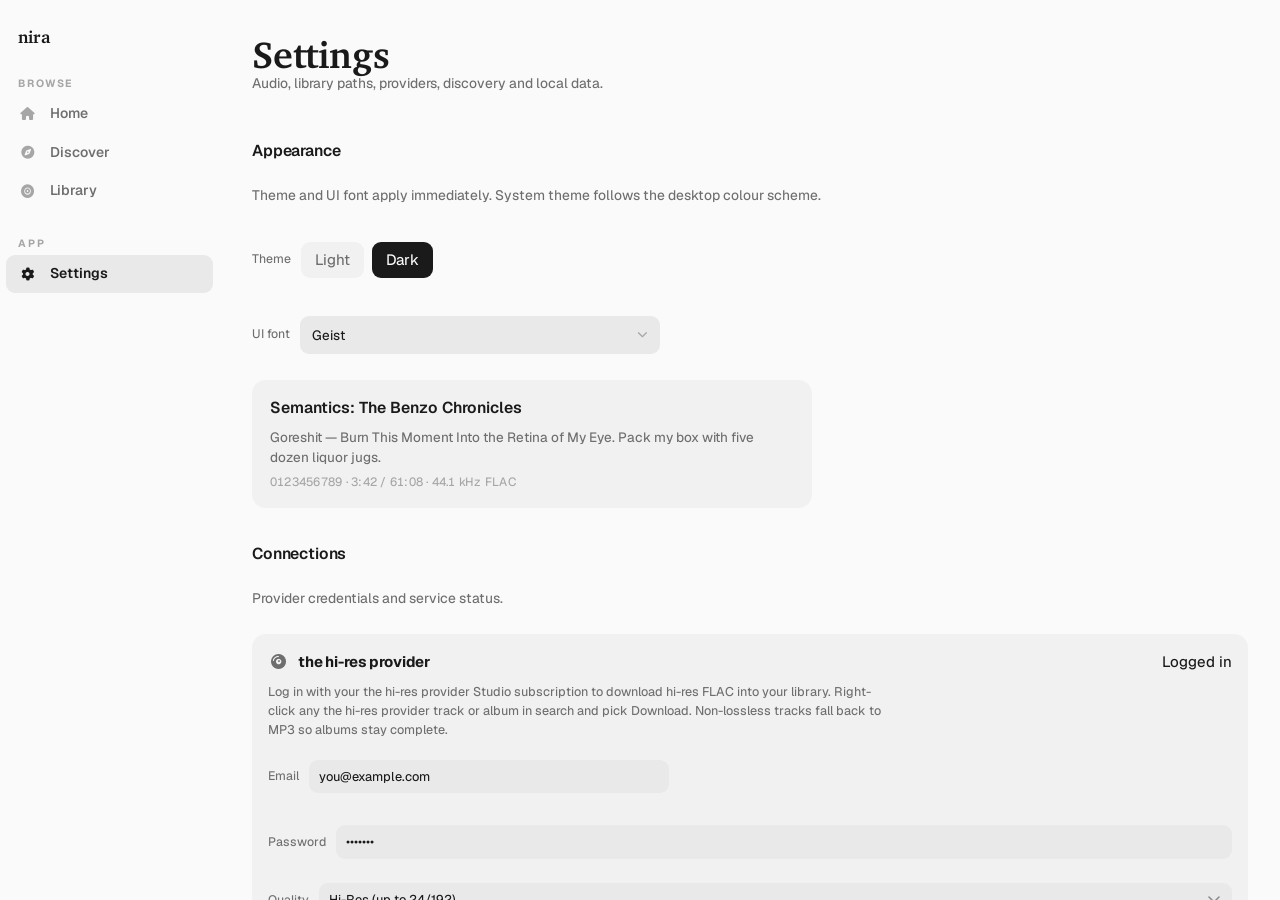
==== preview/settings.html @ 8b82a2eb "Land the local-file provider, split Home/Settings modules, asset restructure, scroll perf fixes" ====
<!doctype html>
<html lang="en">
<head>
<meta charset="utf-8">
<title>nira — settings preview</title>
<!-- Settings page harness — mirrors pages/src/settings/. Open /preview/settings.html -->
<link rel="stylesheet" href="https://cdnjs.cloudflare.com/ajax/libs/font-awesome/6.5.1/css/all.min.css">
<style>
@font-face { font-family: "Geist"; src: url("/nira/assets/fonts/Geist-Variable.ttf") format("truetype"); font-weight: 100 900; font-display: block; }
@font-face { font-family: "Geist Mono"; src: url("/nira/assets/fonts/GeistMono-Variable.ttf") format("truetype"); font-weight: 100 900; font-display: block; }
@font-face { font-family: "Charter"; src: url("/nira/assets/fonts/Charter-Regular.ttf") format("truetype"); font-weight: 400; font-display: block; }
@font-face { font-family: "Charter"; src: url("/nira/assets/fonts/Charter-Bold.ttf") format("truetype"); font-weight: 700; font-display: block; }
</style>
<script>
  const cssFiles = ['base','sidebar','player','search','tracks','settings','home',
                    'discover','menu','detail','library','buttons','responsive'];
  const bust = Date.now();
  for (const f of cssFiles) {
    document.write(`<link rel="stylesheet" href="/nira/assets/css/${f}.css?t=${bust}">`);
  }
</script>
<script>
  const saved = new URLSearchParams(location.search).get('theme') || localStorage.getItem('theme');
  if (saved === 'dark' || saved === 'light') document.documentElement.dataset.theme = saved;
  function setTheme(t) { document.documentElement.dataset.theme = t; localStorage.setItem('theme', t); }
</script>
</head>
<body>
<div class="shell">
  <aside class="sidebar">
    <div class="sidebar-brand">nira</div>
    <div class="sidebar-section-label">Browse</div>
    <nav class="side-nav">
      <button class="nav-item"><span class="nav-glyph"><i class="fa-solid fa-house"></i></span>Home</button>
      <button class="nav-item"><span class="nav-glyph"><i class="fa-solid fa-compass"></i></span>Discover</button>
      <button class="nav-item"><span class="nav-glyph"><i class="fa-solid fa-record-vinyl"></i></span>Library</button>
    </nav>
    <div class="sidebar-divider"></div>
    <div class="sidebar-section-label">App</div>
    <nav class="side-nav">
      <button class="nav-item active"><span class="nav-glyph"><i class="fa-solid fa-gear"></i></span>Settings</button>
    </nav>
  </aside>

  <main class="content">
    <section class="page settings-page">
      <h1>Settings</h1>
      <p class="hint">Audio, library paths, providers, discovery and local data.</p>

      <section class="settings-group settings-stack">
        <h2>Appearance</h2>
        <p class="hint">Theme and UI font apply immediately. System theme follows the desktop colour scheme.</p>
        <div class="settings-row">
          <label>Theme</label>
          <div class="mode-toggle">
            <button class="mode-btn" onclick="setTheme('light'); this.parentElement.querySelectorAll('.mode-btn').forEach(b=>b.classList.remove('active')); this.classList.add('active')">Light</button>
            <button class="mode-btn active" onclick="setTheme('dark'); this.parentElement.querySelectorAll('.mode-btn').forEach(b=>b.classList.remove('active')); this.classList.add('active')">Dark</button>
          </div>
        </div>
        <div class="settings-row">
          <label>UI font</label>
          <div class="field-dropdown" id="fontdd">
            <button class="field-dropdown-trigger" style="font-family:'Geist',sans-serif" onclick="document.getElementById('fontdd').classList.toggle('show'); this.classList.toggle('open')">
              <span class="field-dropdown-value">Geist</span>
              <i class="fa-solid fa-chevron-down field-dropdown-chevron"></i>
            </button>
            <div class="field-dropdown-panel" style="display:none">
              <button class="field-dropdown-option active" style="font-family:'Geist',sans-serif"><span class="field-dropdown-option-name">Geist</span><span class="field-dropdown-option-sample">Aa Gg 0123</span><i class="fa-solid fa-check field-dropdown-option-check"></i></button>
              <button class="field-dropdown-option" style="font-family:'Inter',sans-serif"><span class="field-dropdown-option-name">Inter</span><span class="field-dropdown-option-sample">Aa Gg 0123</span></button>
              <button class="field-dropdown-option" style="font-family:'Adwaita Sans',sans-serif"><span class="field-dropdown-option-name">Adwaita Sans</span><span class="field-dropdown-option-sample">Aa Gg 0123</span></button>
              <button class="field-dropdown-option" style="font-family:'Noto Sans',sans-serif"><span class="field-dropdown-option-name">Noto Sans</span><span class="field-dropdown-option-sample">Aa Gg 0123</span></button>
              <button class="field-dropdown-option" style="font-family:system-ui,sans-serif"><span class="field-dropdown-option-name">System</span><span class="field-dropdown-option-sample">Aa Gg 0123</span></button>
            </div>
          </div>
        </div>
        <div class="font-specimen">
          <p class="font-specimen-title">Semantics: The Benzo Chronicles</p>
          <p class="font-specimen-body">Goreshit — Burn This Moment Into the Retina of My Eye. Pack my box with five dozen liquor jugs.</p>
          <p class="font-specimen-nums">0123456789 · 3:42 / 61:08 · 44.1 kHz FLAC</p>
        </div>
      </section>

      <section class="settings-group settings-stack">
        <h2>Connections</h2>
        <p class="hint">Provider credentials and service status.</p>
        <article class="settings-card">
          <header class="settings-card-head">
            <div class="settings-titleline"><i class="fa-solid fa-compact-disc"></i><h3>the hi-res provider</h3></div>
            <span class="settings-pill ok"><span class="settings-dot"></span>Logged in</span>
          </header>
          <div class="settings-card-body">
            <p class="settings-card-copy">Log in with your the hi-res provider Studio subscription to download hi-res FLAC into your library. Right-click any the hi-res provider track or album in search and pick Download. Non-lossless tracks fall back to MP3 so albums stay complete.</p>
            <div class="settings-row two-col">
              <label>Email</label>
              <input class="settings-input" placeholder="you@example.com" value="you@example.com">
            </div>
            <div class="settings-row">
              <label>Password</label>
              <input class="settings-input" type="password" value="hunter2">
            </div>
            <div class="settings-row compact">
              <label>Quality</label>
              <select class="settings-input">
                <option>Hi-Res (up to 24/192)</option>
                <option>Hi-Res (up to 24/96)</option>
                <option>CD (16/44.1)</option>
              </select>
            </div>
            <div class="settings-actions">
              <button class="settings-btn">Log out</button>
            </div>
          </div>
        </article>
        <article class="settings-card">
          <header class="settings-card-head">
            <div class="settings-titleline"><i class="fa-brands fa-spotify"></i><h3>Spotify</h3></div>
            <span class="settings-pill ok"><span class="settings-dot"></span>Connected</span>
          </header>
          <div class="settings-card-body">
            <p class="settings-card-copy">Bring your own Spotify Developer Client ID. Premium is required for playback via librespot.</p>
            <div class="settings-row">
              <label>Client ID</label>
              <input class="settings-input" placeholder="32-char hex from your Spotify app">
              <button class="settings-btn">Save</button>
              <button class="settings-btn primary">Connect</button>
            </div>
            <div class="settings-row compact">
              <label>Redirect URI</label>
              <code class="settings-mono">http://127.0.0.1:7777/callback</code>
            </div>
          </div>
        </article>
      </section>
    </section>
  </main>
</div>
</body>
</html>
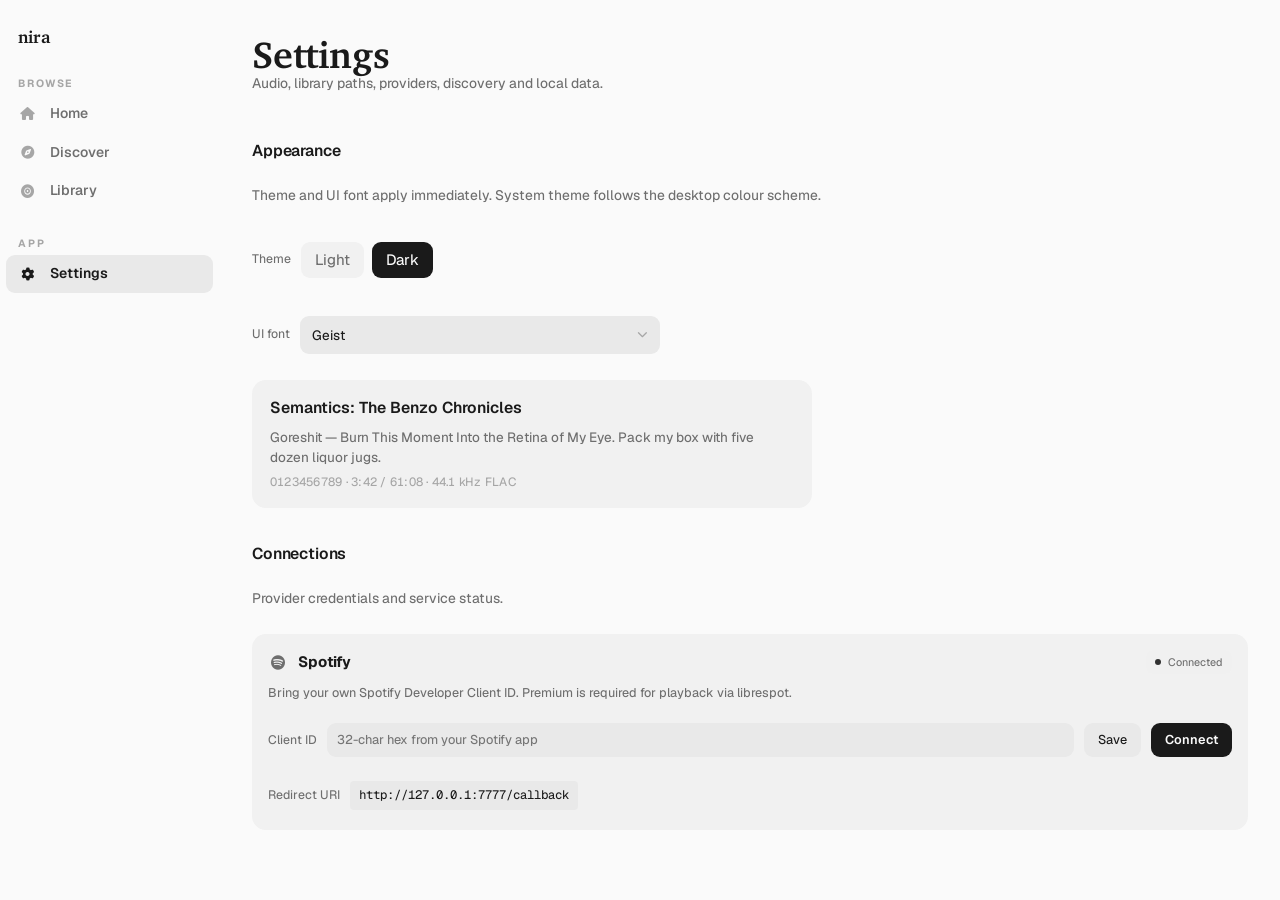
==== commit fcf62036: "Simplify provider dispatch, queue loading and search ordering The queue no longer substitutes a diff" ====
--- a/preview/settings.html
+++ b/preview/settings.html
@@ -85,34 +85,6 @@
         <p class="hint">Provider credentials and service status.</p>
         <article class="settings-card">
           <header class="settings-card-head">
-            <div class="settings-titleline"><i class="fa-solid fa-compact-disc"></i><h3>the hi-res provider</h3></div>
-            <span class="settings-pill ok"><span class="settings-dot"></span>Logged in</span>
-          </header>
-          <div class="settings-card-body">
-            <p class="settings-card-copy">Log in with your the hi-res provider Studio subscription to download hi-res FLAC into your library. Right-click any the hi-res provider track or album in search and pick Download. Non-lossless tracks fall back to MP3 so albums stay complete.</p>
-            <div class="settings-row two-col">
-              <label>Email</label>
-              <input class="settings-input" placeholder="you@example.com" value="you@example.com">
-            </div>
-            <div class="settings-row">
-              <label>Password</label>
-              <input class="settings-input" type="password" value="hunter2">
-            </div>
-            <div class="settings-row compact">
-              <label>Quality</label>
-              <select class="settings-input">
-                <option>Hi-Res (up to 24/192)</option>
-                <option>Hi-Res (up to 24/96)</option>
-                <option>CD (16/44.1)</option>
-              </select>
-            </div>
-            <div class="settings-actions">
-              <button class="settings-btn">Log out</button>
-            </div>
-          </div>
-        </article>
-        <article class="settings-card">
-          <header class="settings-card-head">
             <div class="settings-titleline"><i class="fa-brands fa-spotify"></i><h3>Spotify</h3></div>
             <span class="settings-pill ok"><span class="settings-dot"></span>Connected</span>
           </header>
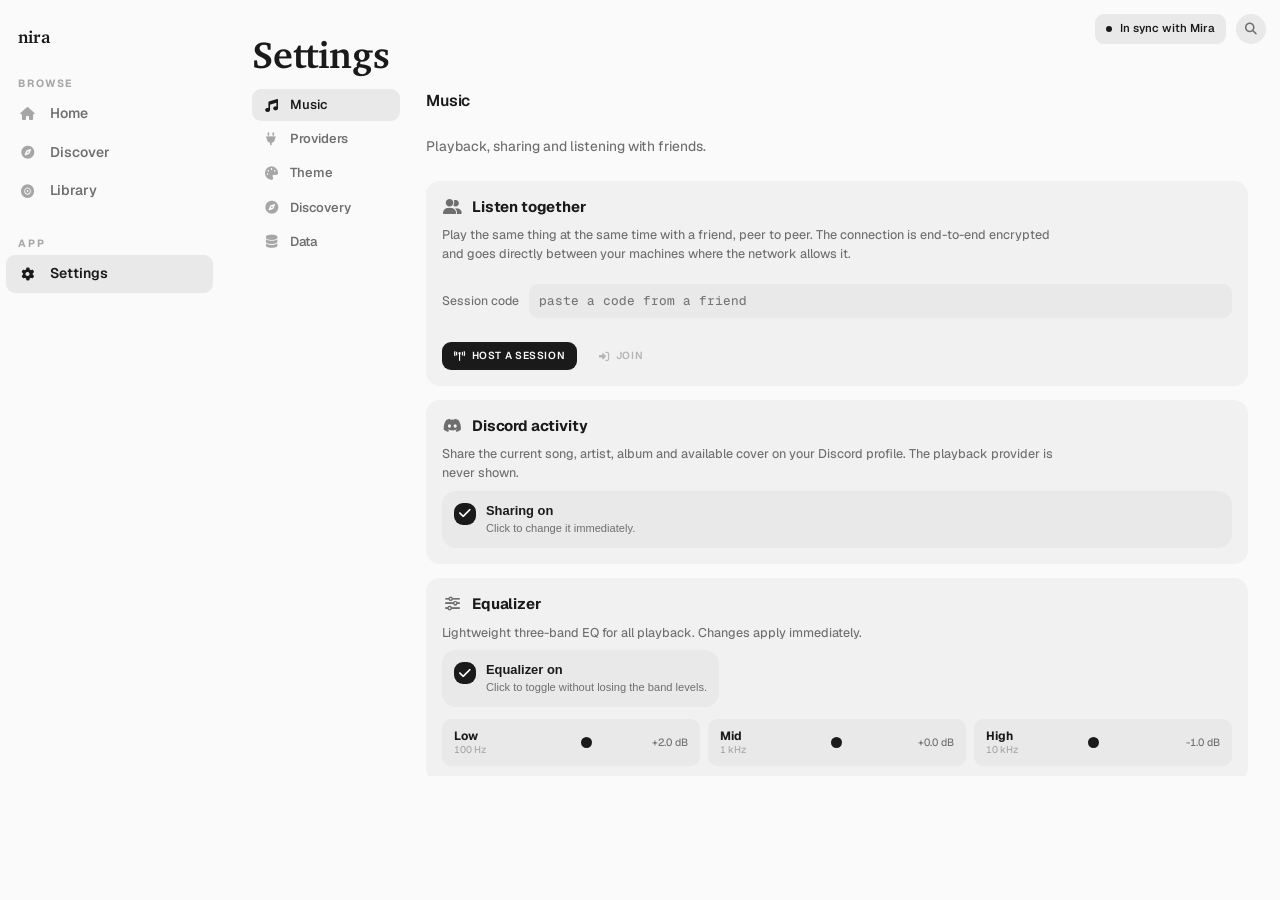
==== commit c58fcb8a: "feat: reorganize music settings and add equalizer" ====
--- a/preview/settings.html
+++ b/preview/settings.html
@@ -4,12 +4,14 @@
 <meta charset="utf-8">
 <title>nira — settings preview</title>
 <!-- Settings page harness — mirrors pages/src/settings/. Open /preview/settings.html -->
-<link rel="stylesheet" href="https://cdnjs.cloudflare.com/ajax/libs/font-awesome/6.5.1/css/all.min.css">
+<link rel="stylesheet" href="/nira/assets/fontawesome/fontawesome.css">
 <style>
 @font-face { font-family: "Geist"; src: url("/nira/assets/fonts/Geist-Variable.ttf") format("truetype"); font-weight: 100 900; font-display: block; }
 @font-face { font-family: "Geist Mono"; src: url("/nira/assets/fonts/GeistMono-Variable.ttf") format("truetype"); font-weight: 100 900; font-display: block; }
 @font-face { font-family: "Charter"; src: url("/nira/assets/fonts/Charter-Regular.ttf") format("truetype"); font-weight: 400; font-display: block; }
 @font-face { font-family: "Charter"; src: url("/nira/assets/fonts/Charter-Bold.ttf") format("truetype"); font-weight: 700; font-display: block; }
+@font-face { font-family: "Font Awesome 6 Free"; src: url("/nira/assets/fonts/fa-solid-900.woff2") format("woff2"); font-weight: 900; font-display: block; }
+@font-face { font-family: "Font Awesome 6 Brands"; src: url("/nira/assets/fonts/fa-brands-400.woff2") format("woff2"); font-weight: 400; font-display: block; }
 </style>
 <script>
   const cssFiles = ['base','sidebar','player','search','tracks','settings','home',
@@ -23,9 +25,18 @@
   const saved = new URLSearchParams(location.search).get('theme') || localStorage.getItem('theme');
   if (saved === 'dark' || saved === 'light') document.documentElement.dataset.theme = saved;
   function setTheme(t) { document.documentElement.dataset.theme = t; localStorage.setItem('theme', t); }
+  function showTab(name) {
+    document.querySelectorAll('[data-settings-pane]').forEach(pane => pane.hidden = pane.dataset.settingsPane !== name);
+    document.querySelectorAll('[data-settings-tab]').forEach(tab => tab.classList.toggle('active', tab.dataset.settingsTab === name));
+  }
 </script>
 </head>
 <body>
+<div class="together-indicator in-sync" role="status">
+  <span class="together-indicator-dot"></span>
+  <span class="together-indicator-copy">In sync with Mira</span>
+</div>
+<button class="corner-search" aria-label="Search"><i class="fa-solid fa-magnifying-glass"></i></button>
 <div class="shell">
   <aside class="sidebar">
     <div class="sidebar-brand">nira</div>
@@ -45,64 +56,90 @@
   <main class="content">
     <section class="page settings-page">
       <h1>Settings</h1>
-      <p class="hint">Audio, library paths, providers, discovery and local data.</p>
+      <div class="settings-shell">
+        <nav class="settings-nav">
+          <button class="settings-nav-item active" data-settings-tab="music" onclick="showTab('music')"><span class="settings-nav-glyph"><i class="fa-solid fa-music"></i></span>Music</button>
+          <button class="settings-nav-item" data-settings-tab="providers" onclick="showTab('providers')"><span class="settings-nav-glyph"><i class="fa-solid fa-plug"></i></span>Providers</button>
+          <button class="settings-nav-item"><span class="settings-nav-glyph"><i class="fa-solid fa-palette"></i></span>Theme</button>
+          <button class="settings-nav-item"><span class="settings-nav-glyph"><i class="fa-solid fa-compass"></i></span>Discovery</button>
+          <button class="settings-nav-item"><span class="settings-nav-glyph"><i class="fa-solid fa-database"></i></span>Data</button>
+        </nav>
 
-      <section class="settings-group settings-stack">
-        <h2>Appearance</h2>
-        <p class="hint">Theme and UI font apply immediately. System theme follows the desktop colour scheme.</p>
-        <div class="settings-row">
-          <label>Theme</label>
-          <div class="mode-toggle">
-            <button class="mode-btn" onclick="setTheme('light'); this.parentElement.querySelectorAll('.mode-btn').forEach(b=>b.classList.remove('active')); this.classList.add('active')">Light</button>
-            <button class="mode-btn active" onclick="setTheme('dark'); this.parentElement.querySelectorAll('.mode-btn').forEach(b=>b.classList.remove('active')); this.classList.add('active')">Dark</button>
-          </div>
+        <div class="settings-content" data-settings-pane="music">
+          <section class="settings-group settings-stack">
+            <h2>Music</h2>
+            <p class="hint">Playback, sharing and listening with friends.</p>
+
+            <article class="settings-card">
+              <header class="settings-card-head"><div class="settings-titleline"><i class="fa-solid fa-user-group"></i><h3>Listen together</h3></div></header>
+              <div class="settings-card-body">
+                <p class="settings-card-copy">Play the same thing at the same time with a friend, peer to peer. The connection is end-to-end encrypted and goes directly between your machines where the network allows it.</p>
+                <div class="settings-row">
+                  <label for="lt-join">Session code</label>
+                  <input id="lt-join" class="settings-input listen-together-code" placeholder="paste a code from a friend">
+                </div>
+                <div class="settings-actions">
+                  <button class="sq-btn sq-btn-primary sq-sm"><i class="fa-solid fa-tower-broadcast"></i>Host a session</button>
+                  <button class="sq-btn sq-btn-ghost sq-sm" disabled><i class="fa-solid fa-right-to-bracket"></i>Join</button>
+                </div>
+              </div>
+            </article>
+
+            <article class="settings-card">
+              <header class="settings-card-head"><div class="settings-titleline"><i class="fa-brands fa-discord"></i><h3>Discord activity</h3></div></header>
+              <div class="settings-card-body">
+                <p class="settings-card-copy">Share the current song, artist, album and available cover on your Discord profile. The playback provider is never shown.</p>
+                <div class="source-toggle-grid">
+                  <button class="source-toggle on"><span class="source-toggle-icon"><i class="fa-solid fa-check"></i></span><span class="source-toggle-copy"><strong>Sharing on</strong><small>Click to change it immediately.</small></span></button>
+                </div>
+              </div>
+            </article>
+
+            <article class="settings-card">
+              <header class="settings-card-head"><div class="settings-titleline"><i class="fa-solid fa-sliders"></i><h3>Equalizer</h3></div></header>
+              <div class="settings-card-body">
+                <p class="settings-card-copy">Lightweight three-band EQ for all playback. Changes apply immediately.</p>
+                <button class="source-toggle equalizer-toggle on"><span class="source-toggle-icon"><i class="fa-solid fa-check"></i></span><span class="source-toggle-copy"><strong>Equalizer on</strong><small>Click to toggle without losing the band levels.</small></span></button>
+                <div class="equalizer-grid">
+                  <label class="equalizer-band"><span class="equalizer-band-copy"><strong>Low</strong><small>100 Hz</small></span><input type="range" class="vol-slider equalizer-range" min="-6" max="6" step=".5" value="2"><output class="equalizer-value">+2.0 dB</output></label>
+                  <label class="equalizer-band"><span class="equalizer-band-copy"><strong>Mid</strong><small>1 kHz</small></span><input type="range" class="vol-slider equalizer-range" min="-6" max="6" step=".5" value="0"><output class="equalizer-value">+0.0 dB</output></label>
+                  <label class="equalizer-band"><span class="equalizer-band-copy"><strong>High</strong><small>10 kHz</small></span><input type="range" class="vol-slider equalizer-range" min="-6" max="6" step=".5" value="-1"><output class="equalizer-value">-1.0 dB</output></label>
+                </div>
+              </div>
+            </article>
+          </section>
+
+          <section class="settings-group">
+            <h2>Library</h2>
+            <article class="settings-card">
+              <header class="settings-card-head"><div class="settings-titleline"><i class="fa-solid fa-folder"></i><h3>Local music folder</h3></div></header>
+              <div class="settings-card-body">
+                <p class="settings-card-copy">Scanned for FLAC, MP3, M4A, OGG and WAV. Tracks show up under Library → Local.</p>
+                <div class="settings-row"><label>Music folder</label><input class="settings-input" value="/home/you/Music"><button class="sq-btn sq-btn-ghost sq-sm">Save</button></div>
+              </div>
+            </article>
+          </section>
         </div>
-        <div class="settings-row">
-          <label>UI font</label>
-          <div class="field-dropdown" id="fontdd">
-            <button class="field-dropdown-trigger" style="font-family:'Geist',sans-serif" onclick="document.getElementById('fontdd').classList.toggle('show'); this.classList.toggle('open')">
-              <span class="field-dropdown-value">Geist</span>
-              <i class="fa-solid fa-chevron-down field-dropdown-chevron"></i>
-            </button>
-            <div class="field-dropdown-panel" style="display:none">
-              <button class="field-dropdown-option active" style="font-family:'Geist',sans-serif"><span class="field-dropdown-option-name">Geist</span><span class="field-dropdown-option-sample">Aa Gg 0123</span><i class="fa-solid fa-check field-dropdown-option-check"></i></button>
-              <button class="field-dropdown-option" style="font-family:'Inter',sans-serif"><span class="field-dropdown-option-name">Inter</span><span class="field-dropdown-option-sample">Aa Gg 0123</span></button>
-              <button class="field-dropdown-option" style="font-family:'Adwaita Sans',sans-serif"><span class="field-dropdown-option-name">Adwaita Sans</span><span class="field-dropdown-option-sample">Aa Gg 0123</span></button>
-              <button class="field-dropdown-option" style="font-family:'Noto Sans',sans-serif"><span class="field-dropdown-option-name">Noto Sans</span><span class="field-dropdown-option-sample">Aa Gg 0123</span></button>
-              <button class="field-dropdown-option" style="font-family:system-ui,sans-serif"><span class="field-dropdown-option-name">System</span><span class="field-dropdown-option-sample">Aa Gg 0123</span></button>
-            </div>
-          </div>
+
+        <div class="settings-content" data-settings-pane="providers" hidden>
+          <section class="settings-group settings-stack">
+            <h2>Providers</h2>
+            <p class="hint">Provider credentials and service status.</p>
+            <article class="settings-card">
+              <header class="settings-card-head"><div class="settings-titleline"><i class="fa-brands fa-spotify"></i><h3>Spotify</h3></div></header>
+              <div class="settings-card-body"><p class="settings-card-copy">Bring your own Spotify Developer Client ID. Premium is required for Spotify playback via librespot.</p><div class="settings-row"><label>Client ID</label><input class="settings-input" placeholder="32-char hex from your Spotify app"><button class="sq-btn sq-btn-ghost sq-sm">Save</button></div></div>
+            </article>
+            <article class="settings-card">
+              <header class="settings-card-head"><div class="settings-titleline"><i class="fa-brands fa-soundcloud"></i><h3>SoundCloud</h3></div></header>
+              <div class="settings-card-body"><p class="settings-card-copy">No login needed. nira extracts and caches the public web-player client_id.</p></div>
+            </article>
+            <article class="settings-card">
+              <header class="settings-card-head"><div class="settings-titleline"><i class="fa-solid fa-wave-square"></i><h3>ListenBrainz</h3></div></header>
+              <div class="settings-card-body"><p class="settings-card-copy">Token enables scrobbling. Username enables Home's recent-listens feed.</p></div>
+            </article>
+          </section>
         </div>
-        <div class="font-specimen">
-          <p class="font-specimen-title">Semantics: The Benzo Chronicles</p>
-          <p class="font-specimen-body">Goreshit — Burn This Moment Into the Retina of My Eye. Pack my box with five dozen liquor jugs.</p>
-          <p class="font-specimen-nums">0123456789 · 3:42 / 61:08 · 44.1 kHz FLAC</p>
-        </div>
-      </section>
-
-      <section class="settings-group settings-stack">
-        <h2>Connections</h2>
-        <p class="hint">Provider credentials and service status.</p>
-        <article class="settings-card">
-          <header class="settings-card-head">
-            <div class="settings-titleline"><i class="fa-brands fa-spotify"></i><h3>Spotify</h3></div>
-            <span class="settings-pill ok"><span class="settings-dot"></span>Connected</span>
-          </header>
-          <div class="settings-card-body">
-            <p class="settings-card-copy">Bring your own Spotify Developer Client ID. Premium is required for playback via librespot.</p>
-            <div class="settings-row">
-              <label>Client ID</label>
-              <input class="settings-input" placeholder="32-char hex from your Spotify app">
-              <button class="settings-btn">Save</button>
-              <button class="settings-btn primary">Connect</button>
-            </div>
-            <div class="settings-row compact">
-              <label>Redirect URI</label>
-              <code class="settings-mono">http://127.0.0.1:7777/callback</code>
-            </div>
-          </div>
-        </article>
-      </section>
+      </div>
     </section>
   </main>
 </div>
